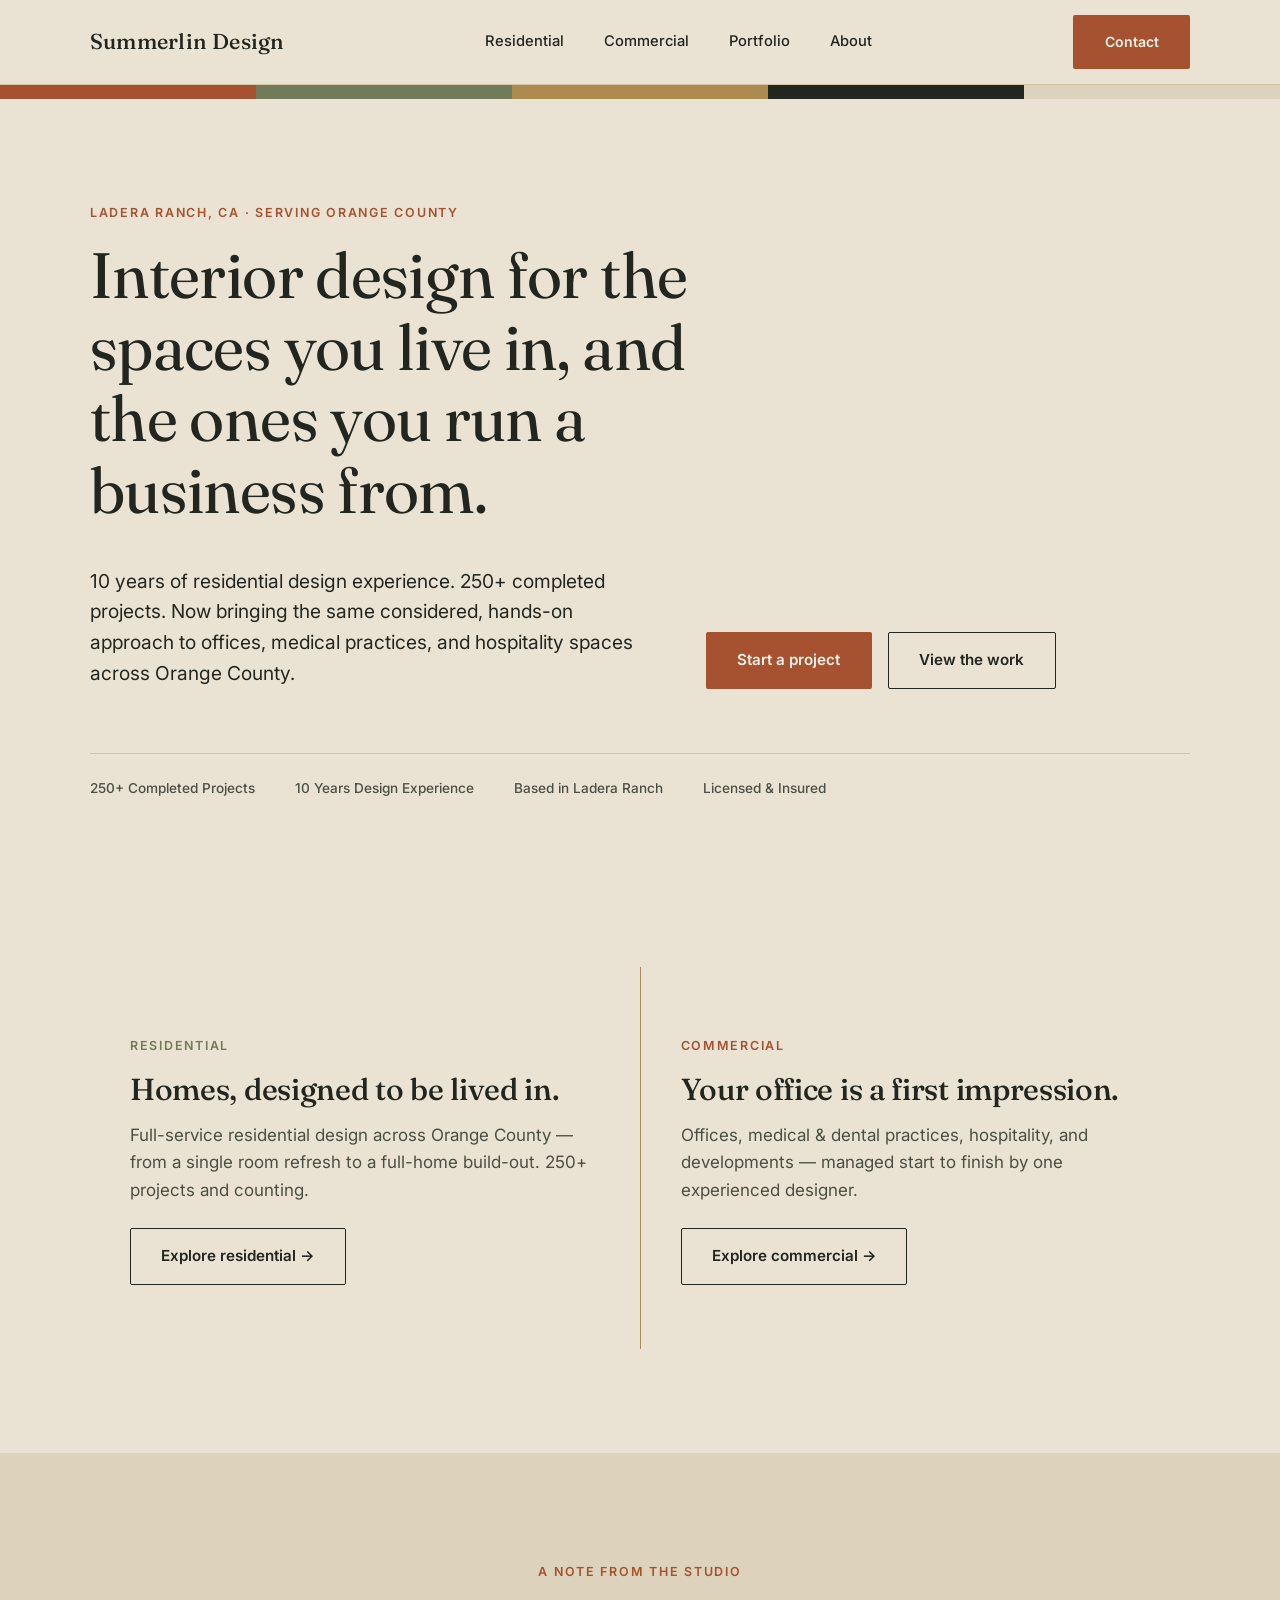
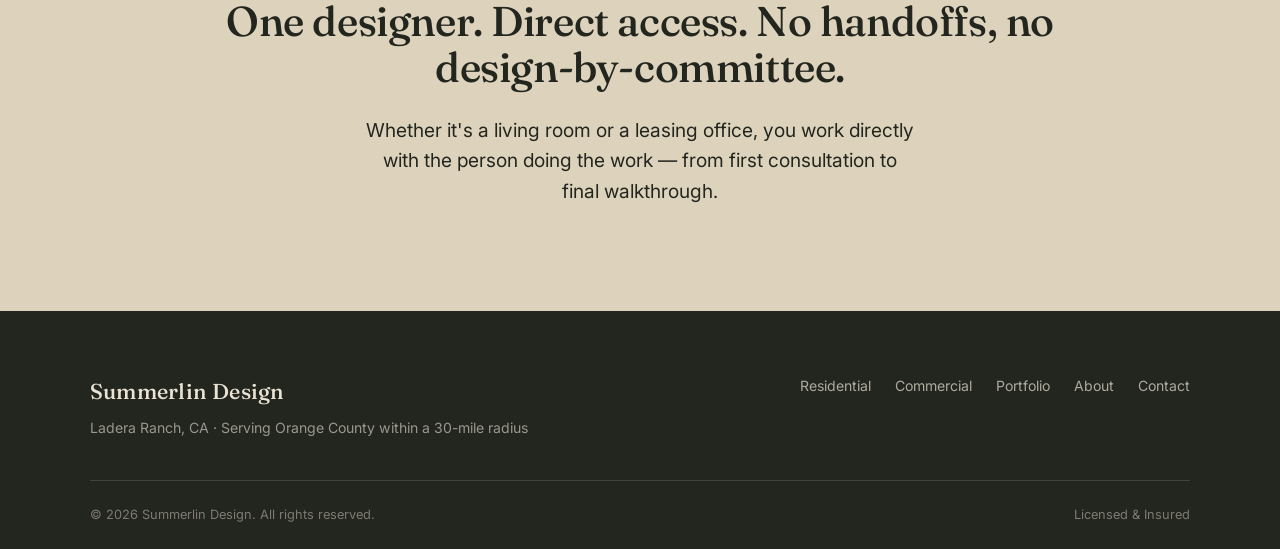
==== index.html @ 61c1302d "Initial site build: all pages complete" ====
<!DOCTYPE html>
<html lang="en">
<head>
<meta charset="UTF-8">
<meta name="viewport" content="width=device-width, initial-scale=1.0">
<title>Summerlin Design | Residential &amp; Commercial Interior Design | Orange County</title>
<meta name="description" content="Summerlin Design provides residential and commercial interior design across Orange County, from Ladera Ranch to Irvine and Newport Beach. 10 years of design experience, 250+ completed projects.">
<link rel="stylesheet" href="css/style.css">
</head>
<body>

<nav class="nav">
  <div class="wrap">
    <a href="index.html" class="nav-logo">Summerlin Design</a>
    <ul class="nav-links">
      <li><a href="residential.html">Residential</a></li>
      <li><a href="commercial.html">Commercial</a></li>
      <li><a href="portfolio.html">Portfolio</a></li>
      <li><a href="about.html">About</a></li>
    </ul>
    <a href="contact.html" class="btn btn-primary nav-cta">Contact</a>
  </div>
</nav>

<div class="swatch-strip"><span class="s1"></span><span class="s2"></span><span class="s3"></span><span class="s4"></span><span class="s5"></span></div>

<header class="hero">
  <div class="wrap">
    <span class="eyebrow">Ladera Ranch, CA &middot; Serving Orange County</span>
    <h1>Interior design for the spaces you live in, and the ones you run a business from.</h1>
    <div class="hero-sub">
      <p class="lede">10 years of residential design experience. 250+ completed projects. Now bringing the same considered, hands-on approach to offices, medical practices, and hospitality spaces across Orange County.</p>
      <div class="hero-actions">
        <a href="contact.html" class="btn btn-primary">Start a project</a>
        <a href="portfolio.html" class="btn btn-ghost">View the work</a>
      </div>
    </div>
    <div class="trust-bar">
      <span>250+ Completed Projects</span>
      <span>10 Years Design Experience</span>
      <span>Based in Ladera Ranch</span>
      <span>Licensed &amp; Insured</span>
    </div>
  </div>
</header>

<section class="wrap">
  <div class="paths">
    <div class="path-card">
      <span class="eyebrow">Residential</span>
      <h2>Homes, designed to be lived in.</h2>
      <p>Full-service residential design across Orange County &mdash; from a single room refresh to a full-home build-out. 250+ projects and counting.</p>
      <a href="residential.html" class="btn btn-ghost">Explore residential &rarr;</a>
    </div>
    <div class="path-card">
      <span class="eyebrow">Commercial</span>
      <h2>Your office is a first impression.</h2>
      <p>Offices, medical &amp; dental practices, hospitality, and developments &mdash; managed start to finish by one experienced designer.</p>
      <a href="commercial.html" class="btn btn-ghost">Explore commercial &rarr;</a>
    </div>
  </div>
</section>

<section class="section section-alt">
  <div class="wrap" style="text-align:center;">
    <span class="eyebrow">A note from the studio</span>
    <h2 style="max-width:34ch;margin:0 auto;">One designer. Direct access. No handoffs, no design-by-committee.</h2>
    <p class="lede" style="margin:var(--space-3) auto 0;">Whether it's a living room or a leasing office, you work directly with the person doing the work &mdash; from first consultation to final walkthrough.</p>
  </div>
</section>

<footer class="site-footer">
  <div class="wrap">
    <div class="footer-grid">
      <div>
        <a href="index.html" class="nav-logo">Summerlin Design</a>
        <p style="margin-top:0.5rem;color:rgba(234,227,211,0.6);">Ladera Ranch, CA &middot; Serving Orange County within a 30-mile radius</p>
      </div>
      <ul class="footer-links">
        <li><a href="residential.html">Residential</a></li>
        <li><a href="commercial.html">Commercial</a></li>
        <li><a href="portfolio.html">Portfolio</a></li>
        <li><a href="about.html">About</a></li>
        <li><a href="contact.html">Contact</a></li>
      </ul>
    </div>
    <div class="footer-bottom">
      <span>&copy; 2026 Summerlin Design. All rights reserved.</span>
      <span>Licensed &amp; Insured</span>
    </div>
  </div>
</footer>

</body>
</html>
---- css/style.css ----
/* ============================================
   SUMMERLIN DESIGN — Design Tokens
   Palette drawn from a designer's material swatches:
   plaster, charred oak, terracotta tile, sage planting,
   and brushed brass hardware.
   ============================================ */

@import url('https://fonts.googleapis.com/css2?family=Fraunces:opsz,wght@9..144,300;9..144,400;9..144,500;9..144,600&family=Inter:wght@400;500;600&display=swap');

:root {
  /* Color */
  --ink:        #23261F;   /* charred oak — primary text */
  --ink-soft:   #4B4E42;   /* softened ink for secondary text */
  --paper:      #EAE3D3;   /* plaster — primary background */
  --paper-dark: #DDD3BC;   /* deeper plaster for section alternation */
  --clay:       #A6512F;   /* terracotta tile — primary accent */
  --clay-dark:  #7E3C22;   /* hover/pressed state */
  --sage:       #707B57;   /* planting sage — secondary accent */
  --brass:      #AD8A4E;   /* brushed brass — hairlines, dividers */
  --cream:      #F5F1E7;   /* lightest surface, cards on dark */

  /* Type */
  --font-display: 'Fraunces', Georgia, serif;
  --font-body: 'Inter', -apple-system, sans-serif;

  /* Spacing scale */
  --space-1: 0.5rem;
  --space-2: 1rem;
  --space-3: 1.5rem;
  --space-4: 2.5rem;
  --space-5: 4rem;
  --space-6: 6.5rem;
  --space-7: 10rem;

  --max-width: 1180px;
}

* { box-sizing: border-box; margin: 0; padding: 0; }

html { scroll-behavior: smooth; }

body {
  font-family: var(--font-body);
  color: var(--ink);
  background: var(--paper);
  line-height: 1.6;
  font-size: 17px;
  -webkit-font-smoothing: antialiased;
}

img { max-width: 100%; display: block; }

a { color: inherit; text-decoration: none; }

.wrap {
  max-width: var(--max-width);
  margin: 0 auto;
  padding: 0 var(--space-4);
}

@media (max-width: 640px) {
  .wrap { padding: 0 var(--space-3); }
  body { font-size: 16px; }
}

/* ---------- Typography ---------- */

h1, h2, h3, .display {
  font-family: var(--font-display);
  font-weight: 500;
  line-height: 1.12;
  letter-spacing: -0.01em;
  color: var(--ink);
}

h1 { font-size: clamp(2.4rem, 5vw, 4.2rem); font-weight: 400; }
h2 { font-size: clamp(1.8rem, 3.4vw, 2.6rem); }
h3 { font-size: 1.3rem; font-weight: 600; }

.eyebrow {
  font-family: var(--font-body);
  font-size: 0.78rem;
  font-weight: 600;
  letter-spacing: 0.14em;
  text-transform: uppercase;
  color: var(--clay);
  display: inline-block;
  margin-bottom: var(--space-2);
}

p { color: var(--ink-soft); max-width: 62ch; }
p.lede { font-size: 1.2rem; color: var(--ink); max-width: 46ch; }

.hairline {
  border: none;
  border-top: 1px solid var(--brass);
  opacity: 0.5;
  margin: var(--space-5) 0;
}

/* ---------- Buttons ---------- */

.btn {
  display: inline-flex;
  align-items: center;
  gap: 0.5rem;
  font-family: var(--font-body);
  font-weight: 600;
  font-size: 0.95rem;
  padding: 0.95rem 1.9rem;
  border-radius: 2px;
  cursor: pointer;
  border: 1px solid transparent;
  transition: all 0.2s ease;
}

.btn-primary {
  background: var(--clay);
  color: var(--cream);
}
.btn-primary:hover { background: var(--clay-dark); }

.btn-ghost {
  background: transparent;
  color: var(--ink);
  border-color: var(--ink);
}
.btn-ghost:hover { background: var(--ink); color: var(--paper); }

/* ---------- Swatch strip (signature element) ----------
   A row of material-swatch blocks — the recurring motif
   tying the site back to the physical act of design:
   choosing materials, one decision at a time. */

.swatch-strip {
  display: flex;
  height: 14px;
  width: 100%;
}
.swatch-strip span { flex: 1; }
.swatch-strip .s1 { background: var(--clay); }
.swatch-strip .s2 { background: var(--sage); }
.swatch-strip .s3 { background: var(--brass); }
.swatch-strip .s4 { background: var(--ink); }
.swatch-strip .s5 { background: var(--paper-dark); }

/* ---------- Nav ---------- */

.nav {
  position: sticky;
  top: 0;
  z-index: 50;
  background: rgba(234, 227, 211, 0.92);
  backdrop-filter: blur(8px);
  border-bottom: 1px solid rgba(173, 138, 78, 0.35);
}
.nav .wrap {
  display: flex;
  align-items: center;
  justify-content: space-between;
  height: 84px;
}
.nav-logo {
  font-family: var(--font-display);
  font-size: 1.35rem;
  font-weight: 500;
  letter-spacing: 0.01em;
}
.nav-links {
  display: flex;
  gap: var(--space-4);
  list-style: none;
  font-size: 0.92rem;
  font-weight: 500;
}
.nav-links a { position: relative; padding-bottom: 4px; }
.nav-links a:hover { color: var(--clay); }
.nav-cta {
  font-size: 0.88rem;
}
.nav-mobile-toggle { display: none; }

@media (max-width: 860px) {
  .nav-links { display: none; }
  .nav-mobile-toggle { display: block; }
}

/* ---------- Hero ---------- */

.hero {
  padding: var(--space-6) 0 var(--space-5);
}
.hero .eyebrow { display: block; }
.hero h1 { max-width: 15ch; margin-bottom: var(--space-3); }
.hero-sub {
  display: flex;
  gap: var(--space-5);
  align-items: flex-end;
  flex-wrap: wrap;
  margin-top: var(--space-4);
}
.hero-actions { display: flex; gap: var(--space-2); flex-wrap: wrap; }

.trust-bar {
  margin-top: var(--space-5);
  padding-top: var(--space-3);
  border-top: 1px solid rgba(35,38,31,0.15);
  display: flex;
  flex-wrap: wrap;
  gap: var(--space-4);
  font-size: 0.85rem;
  color: var(--ink-soft);
  font-weight: 500;
}

/* ---------- Split paths (residential / commercial) ---------- */

.paths {
  display: grid;
  grid-template-columns: 1fr 1fr;
  gap: 1px;
  background: var(--brass);
  margin: var(--space-6) 0;
}
.path-card {
  background: var(--paper);
  padding: var(--space-5) var(--space-4);
  transition: background 0.25s ease;
}
.path-card:hover { background: var(--cream); }
.path-card .eyebrow { color: var(--sage); }
.path-card:nth-child(2) .eyebrow { color: var(--clay); }
.path-card h2 { margin-bottom: var(--space-2); font-size: 1.9rem; }
.path-card p { margin-bottom: var(--space-3); }

@media (max-width: 760px) {
  .paths { grid-template-columns: 1fr; }
}

/* ---------- Section ---------- */

.section { padding: var(--space-6) 0; }
.section-alt { background: var(--paper-dark); }
.section-dark { background: var(--ink); color: var(--paper); }
.section-dark h2, .section-dark h3 { color: var(--paper); }
.section-dark p { color: rgba(234,227,211,0.75); }
.section-head { max-width: 620px; margin-bottom: var(--space-5); }

/* ---------- Grid cards (project types) ---------- */

.card-grid {
  display: grid;
  grid-template-columns: repeat(2, 1fr);
  gap: 1px;
  background: var(--brass);
}
.card {
  background: var(--paper);
  padding: var(--space-4);
}
.card .num {
  font-family: var(--font-display);
  font-size: 0.85rem;
  color: var(--clay);
  letter-spacing: 0.06em;
  margin-bottom: var(--space-2);
  display: block;
}
.card h3 { margin-bottom: var(--space-2); }

@media (max-width: 760px) {
  .card-grid { grid-template-columns: 1fr; }
}

/* ---------- Process steps ---------- */

.process {
  display: flex;
  flex-direction: column;
}
.process-step {
  display: grid;
  grid-template-columns: 90px 1fr;
  gap: var(--space-4);
  padding: var(--space-4) 0;
  border-top: 1px solid rgba(234,227,211,0.18);
}
.process-step:last-child { border-bottom: 1px solid rgba(234,227,211,0.18); }
.process-step .step-num {
  font-family: var(--font-display);
  font-size: 2.2rem;
  color: var(--brass);
  font-weight: 400;
}
.process-step h3 { color: var(--paper); margin-bottom: 0.4rem; }

@media (max-width: 640px) {
  .process-step { grid-template-columns: 56px 1fr; }
  .process-step .step-num { font-size: 1.6rem; }
}

/* ---------- Differentiators ---------- */

.diff-list { display: grid; gap: var(--space-4); }
.diff-item { display: grid; grid-template-columns: 28px 1fr; gap: var(--space-2); }
.diff-item .mark {
  width: 10px; height: 10px; border-radius: 50%;
  background: var(--clay); margin-top: 8px;
}
.diff-item h3 { margin-bottom: 0.3rem; }

/* ---------- CTA / Form ---------- */

.cta-block {
  background: var(--cream);
  border: 1px solid rgba(173,138,78,0.4);
  padding: var(--space-5);
  text-align: center;
}
.cta-block h2 { margin-bottom: var(--space-2); }
.cta-block .lede { margin: 0 auto var(--space-4); }

.form-grid {
  display: grid;
  grid-template-columns: 1fr 1fr;
  gap: var(--space-2);
  max-width: 560px;
  margin: 0 auto var(--space-2);
  text-align: left;
}
.form-grid input, .form-grid select, .form-grid textarea {
  font-family: var(--font-body);
  font-size: 0.95rem;
  padding: 0.85rem 1rem;
  border: 1px solid rgba(35,38,31,0.25);
  background: var(--paper);
  border-radius: 2px;
  width: 100%;
}
.form-grid .full { grid-column: 1 / -1; }
.form-grid label {
  display: block;
  font-size: 0.78rem;
  font-weight: 600;
  letter-spacing: 0.04em;
  text-transform: uppercase;
  color: var(--ink-soft);
  margin-bottom: 0.35rem;
}
.form-micro {
  font-size: 0.85rem;
  color: var(--ink-soft);
  max-width: 420px;
  margin: var(--space-2) auto 0;
}

/* ---------- Footer ---------- */

.site-footer {
  background: var(--ink);
  color: rgba(234,227,211,0.7);
  padding: var(--space-5) 0 var(--space-3);
  font-size: 0.88rem;
}
.footer-grid {
  display: flex;
  justify-content: space-between;
  flex-wrap: wrap;
  gap: var(--space-4);
  padding-bottom: var(--space-4);
}
.footer-grid .nav-logo { color: var(--paper); }
.footer-links { display: flex; gap: var(--space-3); list-style: none; }
.footer-bottom {
  border-top: 1px solid rgba(234,227,211,0.15);
  padding-top: var(--space-3);
  display: flex;
  justify-content: space-between;
  flex-wrap: wrap;
  gap: var(--space-2);
  color: rgba(234,227,211,0.45);
  font-size: 0.8rem;
}

/* ---------- Image placeholders ---------- */

.img-placeholder {
  background: var(--paper-dark);
  border: 2px dashed rgba(35,38,31,0.2);
  display: flex;
  flex-direction: column;
  align-items: center;
  justify-content: center;
  color: var(--ink-soft);
  text-align: center;
  padding: var(--space-3);
  gap: 0.5rem;
}
.img-placeholder .ph-label {
  font-family: var(--font-body);
  font-size: 0.8rem;
  font-weight: 600;
  color: var(--ink);
  letter-spacing: 0.05em;
  text-transform: uppercase;
}
.img-placeholder .ph-note {
  font-size: 0.73rem;
  color: var(--ink-soft);
  opacity: 0.7;
  max-width: 28ch;
  line-height: 1.5;
}

/* ---------- About page ---------- */

.about-lead {
  display: grid;
  grid-template-columns: 300px 1fr;
  gap: var(--space-6);
  align-items: start;
}
@media (max-width: 860px) {
  .about-lead { grid-template-columns: 1fr; }
}

/* ---------- Stats row ---------- */

.stat-row {
  display: flex;
  gap: var(--space-5);
  flex-wrap: wrap;
  padding: var(--space-4) 0;
  border-top: 1px solid rgba(35,38,31,0.12);
  border-bottom: 1px solid rgba(35,38,31,0.12);
}
.stat-block .stat-num {
  font-family: var(--font-display);
  font-size: 2.8rem;
  font-weight: 400;
  color: var(--clay);
  line-height: 1;
  display: block;
}
.stat-block .stat-label {
  font-size: 0.8rem;
  font-weight: 600;
  letter-spacing: 0.07em;
  text-transform: uppercase;
  color: var(--ink-soft);
  margin-top: 0.4rem;
  display: block;
}

/* ---------- Portfolio ---------- */

.portfolio-grid {
  display: grid;
  grid-template-columns: repeat(3, 1fr);
  gap: var(--space-2);
  margin-top: var(--space-4);
}
@media (max-width: 860px) {
  .portfolio-grid { grid-template-columns: repeat(2, 1fr); }
}
@media (max-width: 500px) {
  .portfolio-grid { grid-template-columns: 1fr; }
}

.portfolio-vertical {
  padding: var(--space-5) 0;
  border-top: 1px solid rgba(35,38,31,0.12);
}
.portfolio-vertical:first-of-type { border-top: none; }
.portfolio-vertical-head { max-width: 560px; margin-bottom: var(--space-3); }
.portfolio-vertical-head h2 { margin-top: var(--space-2); }

/* Reduced motion */
@media (prefers-reduced-motion: reduce) {
  html { scroll-behavior: auto; }
  * { transition: none !important; }
}

/* Focus visibility */
a:focus-visible, button:focus-visible, input:focus-visible, select:focus-visible, textarea:focus-visible {
  outline: 2px solid var(--clay);
  outline-offset: 2px;
}
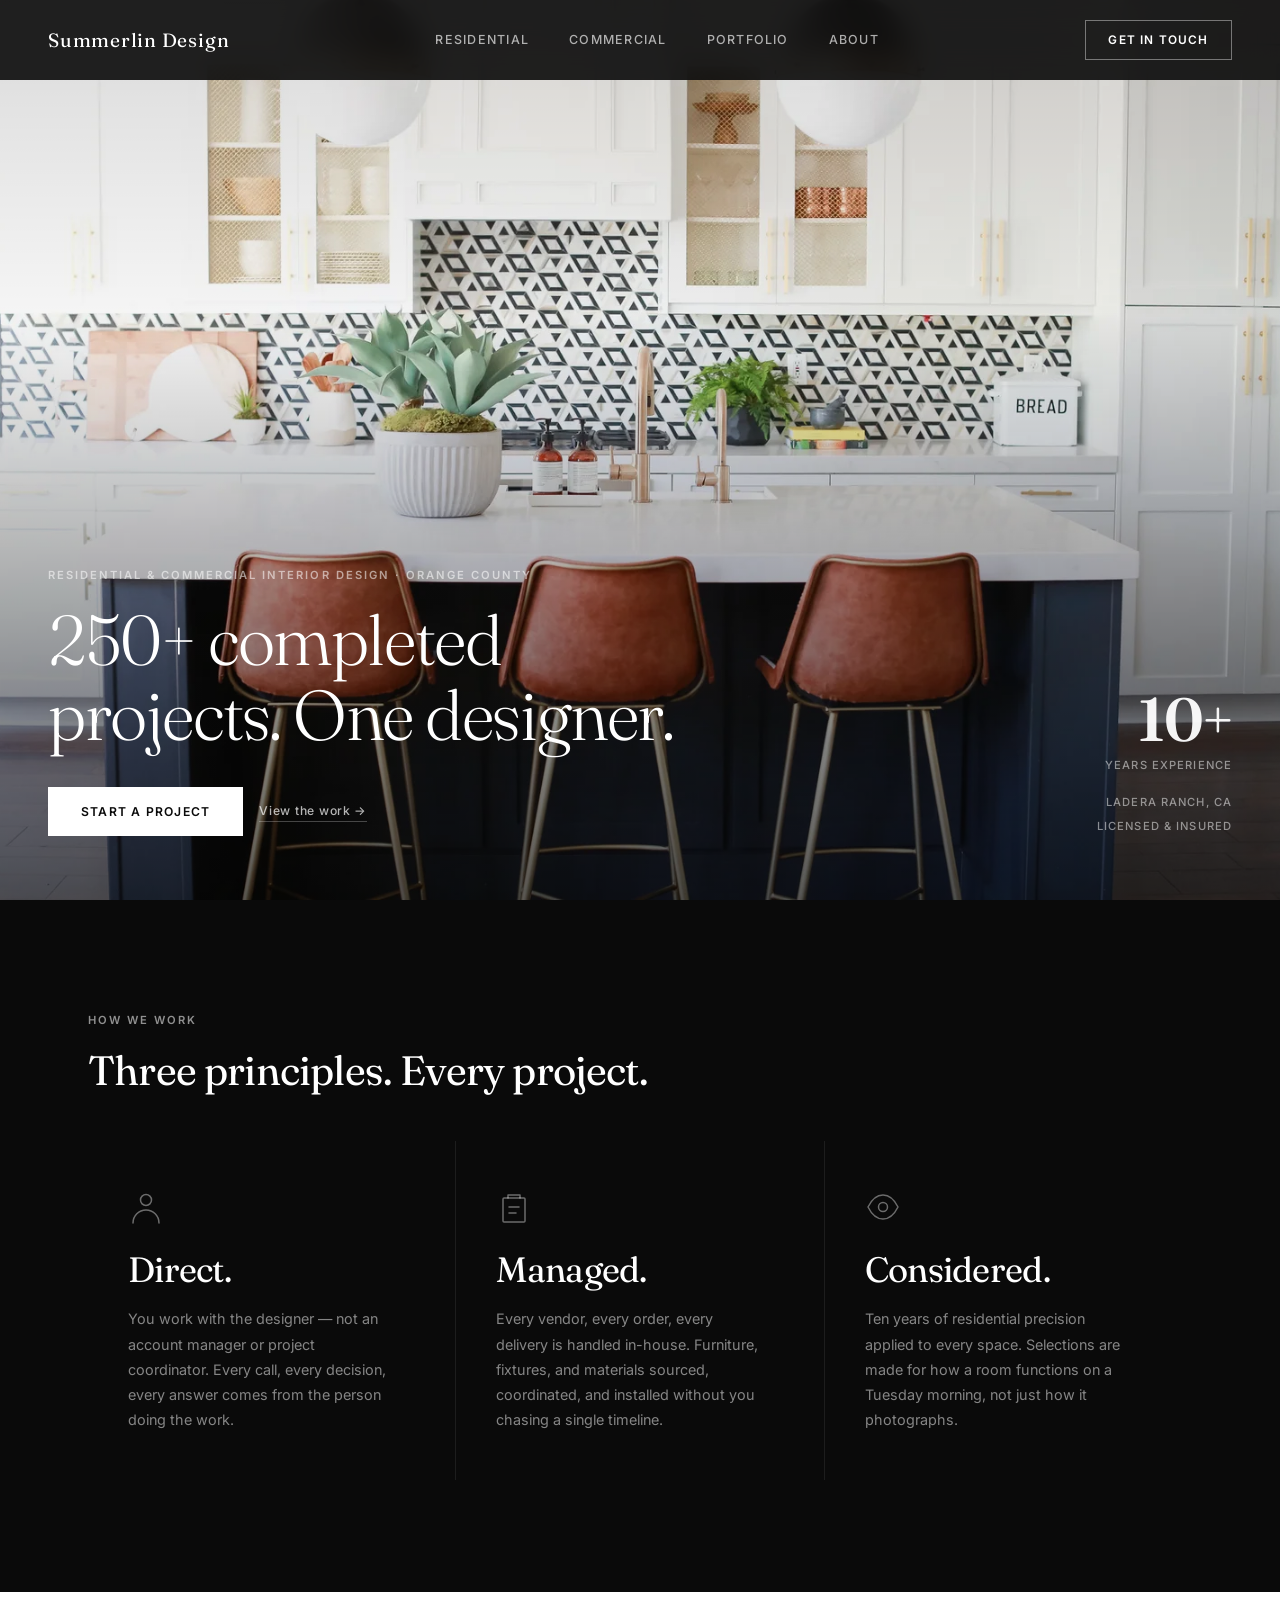
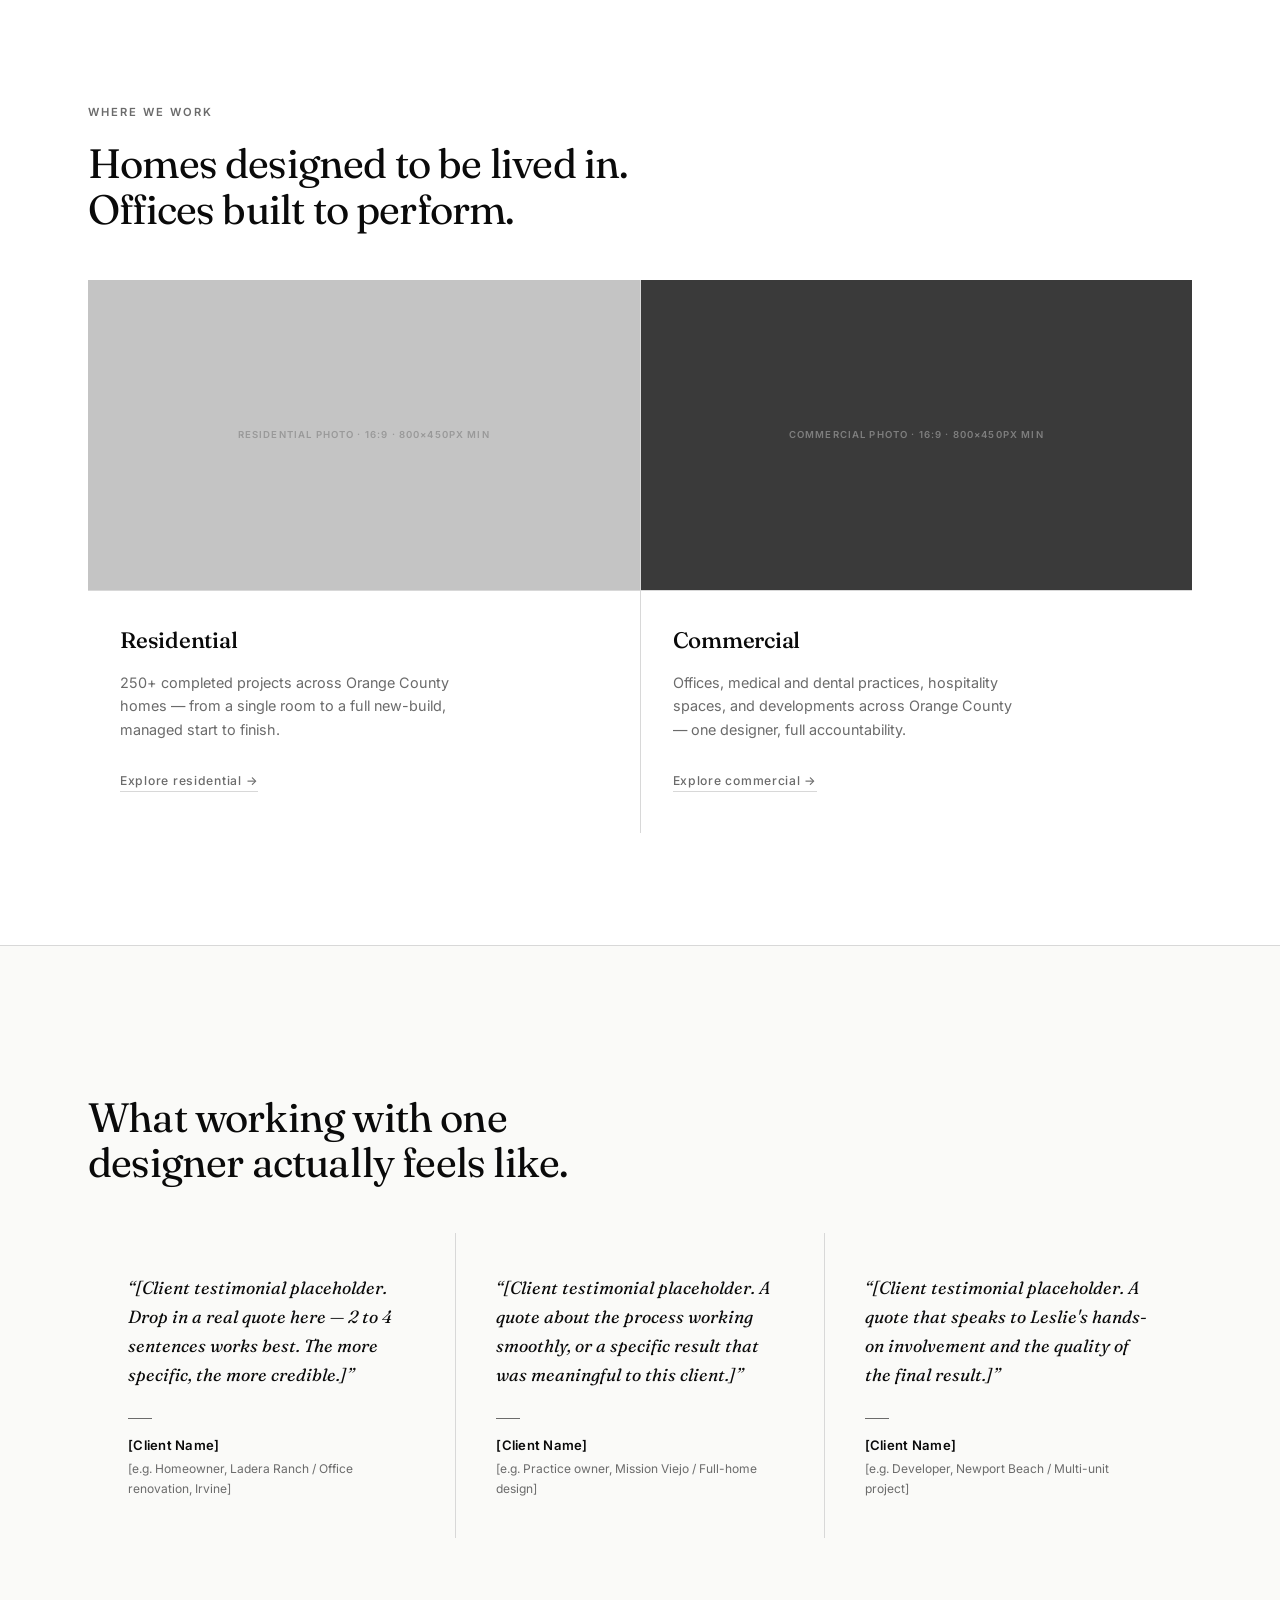
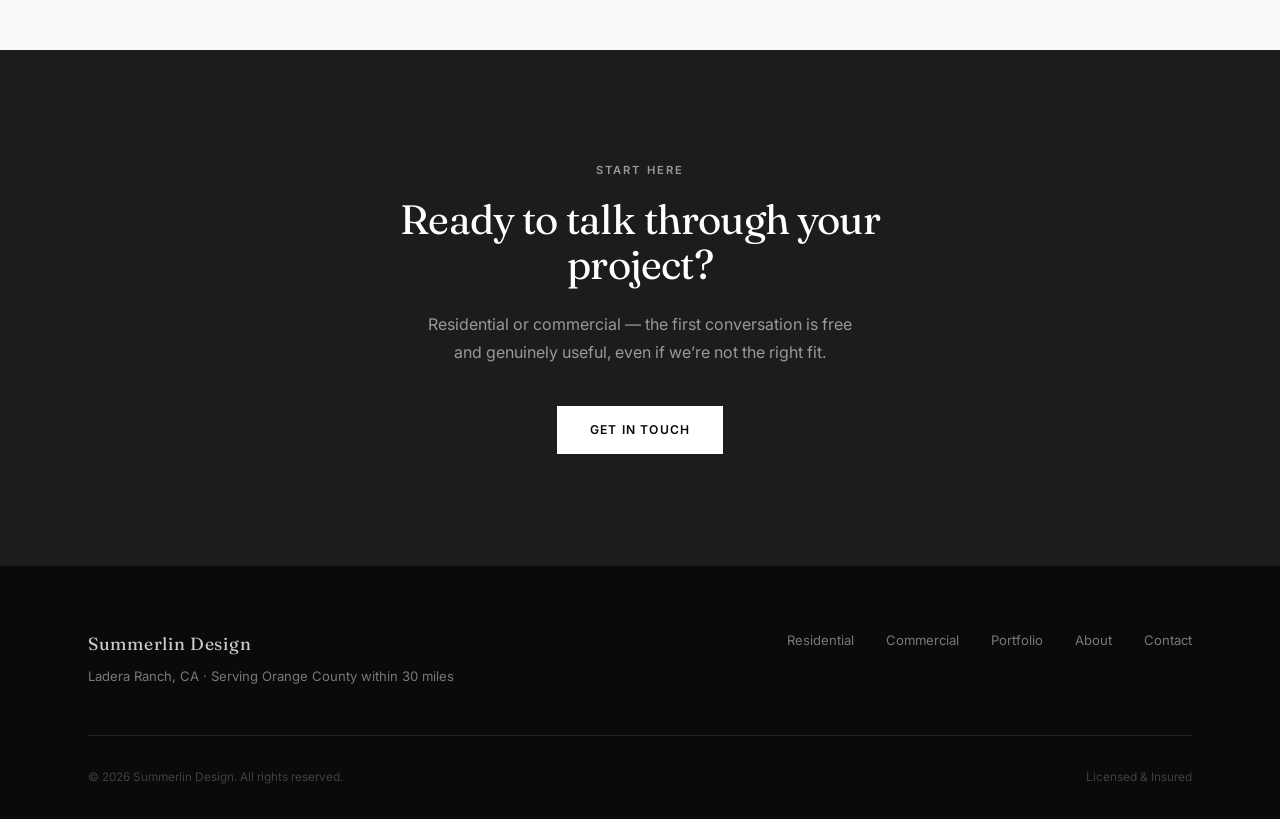
==== commit 820eec35: "Add Decap CMS admin panel, OAuth proxy, and portfolio dynamic loading" ====
--- a/index.html
+++ b/index.html
@@ -3,78 +3,212 @@
 <head>
 <meta charset="UTF-8">
 <meta name="viewport" content="width=device-width, initial-scale=1.0">
-<title>Summerlin Design | Residential &amp; Commercial Interior Design | Orange County</title>
-<meta name="description" content="Summerlin Design provides residential and commercial interior design across Orange County, from Ladera Ranch to Irvine and Newport Beach. 10 years of design experience, 250+ completed projects.">
+<title>Summerlin Design | Interior Design, Orange County</title>
+<meta name="description" content="Summerlin Design — full-service residential and commercial interior design across Orange County. 250+ completed projects. Based in Ladera Ranch, CA.">
+
+<!-- Google Analytics 4 — replace G-XXXXXXXXXX with your Measurement ID from analytics.google.com -->
+<script async src="https://www.googletagmanager.com/gtag/js?id=G-XXXXXXXXXX"></script>
+<script>window.dataLayer=window.dataLayer||[];function gtag(){dataLayer.push(arguments);}gtag('js',new Date());gtag('config','G-XXXXXXXXXX');</script>
+
+<!-- Local Business Schema -->
+<script type="application/ld+json">
+{
+  "@context": "https://schema.org",
+  "@type": "LocalBusiness",
+  "name": "Summerlin Design",
+  "description": "Full-service residential and commercial interior design across Orange County, CA. 250+ completed projects, 10+ years experience.",
+  "url": "https://summerlin-design.vercel.app",
+  "address": {
+    "@type": "PostalAddress",
+    "addressLocality": "Ladera Ranch",
+    "addressRegion": "CA",
+    "addressCountry": "US"
+  },
+  "geo": {
+    "@type": "GeoCoordinates",
+    "latitude": 33.5629,
+    "longitude": -117.6338
+  },
+  "areaServed": {
+    "@type": "GeoCircle",
+    "geoMidpoint": { "@type": "GeoCoordinates", "latitude": 33.5629, "longitude": -117.6338 },
+    "geoRadius": "48280"
+  },
+  "knowsAbout": ["Interior Design","Residential Interior Design","Commercial Interior Design","Office Design","Medical Office Design","Hospitality Design"],
+  "openingHours": "Mo-Fr 09:00-17:00",
+  "priceRange": "$$$$"
+}
+</script>
+
+<link rel="preconnect" href="https://fonts.googleapis.com">
+<link rel="preconnect" href="https://fonts.gstatic.com" crossorigin>
+<link href="https://fonts.googleapis.com/css2?family=Fraunces:opsz,wght@9..144,300;9..144,400;9..144,500;9..144,600&family=Inter:wght@400;500;600&display=swap" rel="stylesheet">
 <link rel="stylesheet" href="css/style.css">
 </head>
 <body>
 
 <nav class="nav">
-  <div class="wrap">
-    <a href="index.html" class="nav-logo">Summerlin Design</a>
-    <ul class="nav-links">
-      <li><a href="residential.html">Residential</a></li>
-      <li><a href="commercial.html">Commercial</a></li>
-      <li><a href="portfolio.html">Portfolio</a></li>
-      <li><a href="about.html">About</a></li>
-    </ul>
-    <a href="contact.html" class="btn btn-primary nav-cta">Contact</a>
-  </div>
+  <a href="index.html" class="nav-logo">Summerlin Design</a>
+  <ul class="nav-links">
+    <li><a href="residential.html">Residential</a></li>
+    <li><a href="commercial.html">Commercial</a></li>
+    <li><a href="portfolio.html">Portfolio</a></li>
+    <li><a href="about.html">About</a></li>
+  </ul>
+  <a href="contact.html" class="nav-cta">Get in touch</a>
 </nav>
 
-<div class="swatch-strip"><span class="s1"></span><span class="s2"></span><span class="s3"></span><span class="s4"></span><span class="s5"></span></div>
-
-<header class="hero">
-  <div class="wrap">
-    <span class="eyebrow">Ladera Ranch, CA &middot; Serving Orange County</span>
-    <h1>Interior design for the spaces you live in, and the ones you run a business from.</h1>
-    <div class="hero-sub">
-      <p class="lede">10 years of residential design experience. 250+ completed projects. Now bringing the same considered, hands-on approach to offices, medical practices, and hospitality spaces across Orange County.</p>
+<!-- ── HERO ──────────────────────────────────────────────────── -->
+<section class="hero">
+  <div class="hero-bg">
+    <img src="images/hero/hero.webp" alt="Summerlin Design interior">
+  </div>
+  <div class="hero-content">
+    <div class="hero-text">
+      <span class="eyebrow-white">Residential &amp; Commercial Interior Design &middot; Orange County</span>
+      <h1 class="hero-h1">250+ completed projects. One designer.</h1>
       <div class="hero-actions">
-        <a href="contact.html" class="btn btn-primary">Start a project</a>
-        <a href="portfolio.html" class="btn btn-ghost">View the work</a>
-      </div>
-    </div>
-    <div class="trust-bar">
-      <span>250+ Completed Projects</span>
-      <span>10 Years Design Experience</span>
-      <span>Based in Ladera Ranch</span>
-      <span>Licensed &amp; Insured</span>
-    </div>
-  </div>
-</header>
-
-<section class="wrap">
-  <div class="paths">
-    <div class="path-card">
-      <span class="eyebrow">Residential</span>
-      <h2>Homes, designed to be lived in.</h2>
-      <p>Full-service residential design across Orange County &mdash; from a single room refresh to a full-home build-out. 250+ projects and counting.</p>
-      <a href="residential.html" class="btn btn-ghost">Explore residential &rarr;</a>
-    </div>
-    <div class="path-card">
-      <span class="eyebrow">Commercial</span>
-      <h2>Your office is a first impression.</h2>
-      <p>Offices, medical &amp; dental practices, hospitality, and developments &mdash; managed start to finish by one experienced designer.</p>
-      <a href="commercial.html" class="btn btn-ghost">Explore commercial &rarr;</a>
-    </div>
-  </div>
-</section>
-
-<section class="section section-alt">
+        <a href="contact.html" class="btn-white">Start a project</a>
+        <a href="portfolio.html" class="link-ghost-white">View the work &rarr;</a>
+      </div>
+    </div>
+    <div class="hero-trust">
+      <span class="trust-num">10+</span>
+      <span class="trust-label">Years Experience</span>
+      <span class="trust-label" style="margin-top:0.75rem;">Ladera Ranch, CA</span>
+      <span class="trust-label">Licensed &amp; Insured</span>
+    </div>
+  </div>
+</section>
+
+<!-- ── METHODOLOGY ───────────────────────────────────────────── -->
+<section class="section-black" style="padding:var(--sec-v) 0;">
+  <div class="wrap">
+    <span class="eyebrow-white" data-reveal>How we work</span>
+    <h2 style="color:var(--white);max-width:24ch;" data-reveal data-reveal-delay="1">Three principles. Every project.</h2>
+    <div class="method-grid">
+
+      <div class="method-item" data-reveal data-reveal-delay="1">
+        <div class="method-icon">
+          <svg width="36" height="36" viewBox="0 0 36 36" fill="none" stroke="currentColor" stroke-width="1.5" stroke-linecap="round" stroke-linejoin="round">
+            <circle cx="18" cy="11" r="5.5"/>
+            <path d="M5 34c0-7.2 5.8-13 13-13s13 5.8 13 13"/>
+          </svg>
+        </div>
+        <div class="method-word">Direct.</div>
+        <p class="method-desc">You work with the designer — not an account manager or project coordinator. Every call, every decision, every answer comes from the person doing the work.</p>
+      </div>
+
+      <div class="method-item" data-reveal data-reveal-delay="2">
+        <div class="method-icon">
+          <svg width="36" height="36" viewBox="0 0 36 36" fill="none" stroke="currentColor" stroke-width="1.5" stroke-linecap="round" stroke-linejoin="round">
+            <rect x="7" y="9" width="22" height="24" rx="1"/>
+            <path d="M12 9V6h12v3"/>
+            <path d="M13 18h10M13 24h7"/>
+          </svg>
+        </div>
+        <div class="method-word">Managed.</div>
+        <p class="method-desc">Every vendor, every order, every delivery is handled in-house. Furniture, fixtures, and materials sourced, coordinated, and installed without you chasing a single timeline.</p>
+      </div>
+
+      <div class="method-item" data-reveal data-reveal-delay="3">
+        <div class="method-icon">
+          <svg width="36" height="36" viewBox="0 0 36 36" fill="none" stroke="currentColor" stroke-width="1.5" stroke-linecap="round" stroke-linejoin="round">
+            <path d="M3 18c4-8 8.5-12 15-12s11 4 15 12c-4 8-8.5 12-15 12S7 26 3 18z"/>
+            <circle cx="18" cy="18" r="4.5"/>
+          </svg>
+        </div>
+        <div class="method-word">Considered.</div>
+        <p class="method-desc">Ten years of residential precision applied to every space. Selections are made for how a room functions on a Tuesday morning, not just how it photographs.</p>
+      </div>
+
+    </div>
+  </div>
+</section>
+
+<!-- ── SPLIT PATHS ────────────────────────────────────────────── -->
+<section class="section">
+  <div class="wrap">
+    <span class="eyebrow" data-reveal>Where we work</span>
+    <h2 style="max-width:22ch;" data-reveal data-reveal-delay="1">Homes designed to be lived in. Offices built to perform.</h2>
+    <div class="path-grid">
+      <div class="path-card" data-reveal data-reveal-delay="1">
+        <div class="path-card-img">
+          <!-- ✏️ Replace with: <img src="images/residential/residential-path.jpg" alt="Residential interior"> -->
+          Residential photo · 16:9 · 800×450px min
+        </div>
+        <div class="path-card-body">
+          <h3>Residential</h3>
+          <p>250+ completed projects across Orange County homes — from a single room to a full new-build, managed start to finish.</p>
+          <a href="residential.html" class="link-ghost-black">Explore residential &rarr;</a>
+        </div>
+      </div>
+      <div class="path-card" data-reveal data-reveal-delay="2">
+        <div class="path-card-img" style="background:var(--ph-meddark);color:rgba(255,255,255,0.35);">
+          <!-- ✏️ Replace with: <img src="images/commercial/commercial-path.jpg" alt="Commercial interior"> -->
+          Commercial photo · 16:9 · 800×450px min
+        </div>
+        <div class="path-card-body">
+          <h3>Commercial</h3>
+          <p>Offices, medical and dental practices, hospitality spaces, and developments across Orange County — one designer, full accountability.</p>
+          <a href="commercial.html" class="link-ghost-black">Explore commercial &rarr;</a>
+        </div>
+      </div>
+    </div>
+  </div>
+</section>
+
+<!-- ── TESTIMONIALS ───────────────────────────────────────────── -->
+<div class="rule"></div>
+<section class="section section-ivory">
+  <div class="wrap">
+    <span class="eyebrow" data-reveal>From clients</span>
+    <h2 style="max-width:22ch;" data-reveal data-reveal-delay="1">What working with one designer actually feels like.</h2>
+    <div class="testimonial-grid">
+
+      <div class="testimonial-item" data-reveal data-reveal-delay="1">
+        <!-- ✏️ Replace with a real client quote when available -->
+        <p class="testimonial-quote">&ldquo;[Client testimonial placeholder. Drop in a real quote here — 2 to 4 sentences works best. The more specific, the more credible.]&rdquo;</p>
+        <div class="testimonial-rule"></div>
+        <span class="testimonial-name">[Client Name]</span>
+        <span class="testimonial-detail">[e.g. Homeowner, Ladera Ranch / Office renovation, Irvine]</span>
+      </div>
+
+      <div class="testimonial-item" data-reveal data-reveal-delay="2">
+        <p class="testimonial-quote">&ldquo;[Client testimonial placeholder. A quote about the process working smoothly, or a specific result that was meaningful to this client.]&rdquo;</p>
+        <div class="testimonial-rule"></div>
+        <span class="testimonial-name">[Client Name]</span>
+        <span class="testimonial-detail">[e.g. Practice owner, Mission Viejo / Full-home design]</span>
+      </div>
+
+      <div class="testimonial-item" data-reveal data-reveal-delay="3">
+        <p class="testimonial-quote">&ldquo;[Client testimonial placeholder. A quote that speaks to Leslie's hands-on involvement and the quality of the final result.]&rdquo;</p>
+        <div class="testimonial-rule"></div>
+        <span class="testimonial-name">[Client Name]</span>
+        <span class="testimonial-detail">[e.g. Developer, Newport Beach / Multi-unit project]</span>
+      </div>
+
+    </div>
+  </div>
+</section>
+
+<!-- ── CTA STRIP ──────────────────────────────────────────────── -->
+<section class="section section-dark">
   <div class="wrap" style="text-align:center;">
-    <span class="eyebrow">A note from the studio</span>
-    <h2 style="max-width:34ch;margin:0 auto;">One designer. Direct access. No handoffs, no design-by-committee.</h2>
-    <p class="lede" style="margin:var(--space-3) auto 0;">Whether it's a living room or a leasing office, you work directly with the person doing the work &mdash; from first consultation to final walkthrough.</p>
-  </div>
-</section>
-
-<footer class="site-footer">
-  <div class="wrap">
-    <div class="footer-grid">
+    <span class="eyebrow-white" data-reveal>Start here</span>
+    <h2 style="max-width:22ch;margin:0 auto 1.5rem;" data-reveal data-reveal-delay="1">Ready to talk through your project?</h2>
+    <p style="color:rgba(255,255,255,0.55);max-width:44ch;margin:0 auto 2.5rem;font-size:1rem;line-height:1.7;" data-reveal data-reveal-delay="2">Residential or commercial — the first conversation is free and genuinely useful, even if we&rsquo;re not the right fit.</p>
+    <a href="contact.html" class="btn-white" data-reveal data-reveal-delay="3">Get in touch</a>
+  </div>
+</section>
+
+<!-- ── FOOTER ─────────────────────────────────────────────────── -->
+<footer class="footer">
+  <div class="wrap">
+    <div class="footer-inner">
       <div>
-        <a href="index.html" class="nav-logo">Summerlin Design</a>
-        <p style="margin-top:0.5rem;color:rgba(234,227,211,0.6);">Ladera Ranch, CA &middot; Serving Orange County within a 30-mile radius</p>
+        <a href="index.html" class="footer-logo">Summerlin Design</a>
+        <p>Ladera Ranch, CA &middot; Serving Orange County within 30 miles</p>
       </div>
       <ul class="footer-links">
         <li><a href="residential.html">Residential</a></li>
@@ -91,5 +225,37 @@
   </div>
 </footer>
 
+<script>
+(function () {
+  // Respect prefers-reduced-motion — skip all animation setup if requested
+  if (window.matchMedia('(prefers-reduced-motion: reduce)').matches) return;
+
+  var html = document.documentElement;
+
+  // 1. Hero entrance — add class that triggers CSS animation
+  var hero = document.querySelector('.hero');
+  if (hero) hero.classList.add('hero-animate');
+
+  // 2. Scroll reveal — gate hidden states behind this class so
+  //    content is always accessible without JS
+  html.classList.add('js-reveal');
+
+  var io = new IntersectionObserver(function (entries) {
+    entries.forEach(function (entry) {
+      if (entry.isIntersecting) {
+        entry.target.classList.add('is-revealed');
+        io.unobserve(entry.target); // fire once only
+      }
+    });
+  }, {
+    threshold: 0.1,
+    rootMargin: '0px 0px -52px 0px' // trigger just before fully in view
+  });
+
+  document.querySelectorAll('[data-reveal]').forEach(function (el) {
+    io.observe(el);
+  });
+})();
+</script>
 </body>
 </html>
--- a/css/style.css
+++ b/css/style.css
@@ -1,488 +1,917 @@
-/* ============================================
-   SUMMERLIN DESIGN — Design Tokens
-   Palette drawn from a designer's material swatches:
-   plaster, charred oak, terracotta tile, sage planting,
-   and brushed brass hardware.
-   ============================================ */
+/* ============================================================
+   SUMMERLIN DESIGN — Design System v2
+   Strict black/white palette. Full-bleed photography.
+   Editorial serif + minimal sans. No earth tones.
+   ============================================================ */
 
 @import url('https://fonts.googleapis.com/css2?family=Fraunces:opsz,wght@9..144,300;9..144,400;9..144,500;9..144,600&family=Inter:wght@400;500;600&display=swap');
 
-:root {
-  /* Color */
-  --ink:        #23261F;   /* charred oak — primary text */
-  --ink-soft:   #4B4E42;   /* softened ink for secondary text */
-  --paper:      #EAE3D3;   /* plaster — primary background */
-  --paper-dark: #DDD3BC;   /* deeper plaster for section alternation */
-  --clay:       #A6512F;   /* terracotta tile — primary accent */
-  --clay-dark:  #7E3C22;   /* hover/pressed state */
-  --sage:       #707B57;   /* planting sage — secondary accent */
-  --brass:      #AD8A4E;   /* brushed brass — hairlines, dividers */
-  --cream:      #F5F1E7;   /* lightest surface, cards on dark */
-
-  /* Type */
-  --font-display: 'Fraunces', Georgia, serif;
-  --font-body: 'Inter', -apple-system, sans-serif;
-
-  /* Spacing scale */
-  --space-1: 0.5rem;
-  --space-2: 1rem;
-  --space-3: 1.5rem;
-  --space-4: 2.5rem;
-  --space-5: 4rem;
-  --space-6: 6.5rem;
-  --space-7: 10rem;
-
-  --max-width: 1180px;
-}
-
-* { box-sizing: border-box; margin: 0; padding: 0; }
-
+/* ── Reset ─────────────────────────────────────────────────── */
+*, *::before, *::after { box-sizing: border-box; margin: 0; padding: 0; }
 html { scroll-behavior: smooth; }
-
 body {
   font-family: var(--font-body);
-  color: var(--ink);
-  background: var(--paper);
+  background: var(--white);
+  color: var(--black);
+  -webkit-font-smoothing: antialiased;
+  font-size: 17px;
   line-height: 1.6;
-  font-size: 17px;
-  -webkit-font-smoothing: antialiased;
-}
-
-img { max-width: 100%; display: block; }
-
+}
 a { color: inherit; text-decoration: none; }
-
-.wrap {
-  max-width: var(--max-width);
-  margin: 0 auto;
-  padding: 0 var(--space-4);
-}
-
-@media (max-width: 640px) {
-  .wrap { padding: 0 var(--space-3); }
-  body { font-size: 16px; }
-}
-
-/* ---------- Typography ---------- */
-
-h1, h2, h3, .display {
+img { display: block; max-width: 100%; }
+
+/* ── Tokens ─────────────────────────────────────────────────── */
+:root {
+  --black:       #0a0a0a;
+  --charcoal:    #1c1c1c;
+  --gray-mid:    #6b6b6b;
+  --gray-light:  #e2e2e2;
+  --gray-rule:   #d8d8d8;
+  --white:       #ffffff;
+  --ivory:       #fafaf8;
+  --ph-dark:     #252525;
+  --ph-meddark:  #3a3a3a;
+  --ph-mid:      #c4c4c4;
+  --ph-light:    #dedede;
+
+  --font-display: 'Fraunces', Georgia, serif;
+  --font-body:    'Inter', -apple-system, sans-serif;
+
+  --max-w:    1200px;
+  --nav-h:    80px;
+  --sec-v:    7rem;
+  --pad-h:    3rem;
+}
+
+/* ── Layout ─────────────────────────────────────────────────── */
+.wrap { max-width: var(--max-w); margin: 0 auto; padding: 0 var(--pad-h); }
+.section   { padding: var(--sec-v) 0; }
+.section-dark   { background: var(--charcoal); }
+.section-black  { background: var(--black); }
+.section-ivory  { background: var(--ivory); }
+.rule { height: 1px; background: var(--gray-rule); }
+
+/* ── Typography ─────────────────────────────────────────────── */
+h1 {
+  font-family: var(--font-display);
+  font-weight: 300;
+  line-height: 1.06;
+  letter-spacing: -0.02em;
+  font-size: clamp(2.6rem, 5.5vw, 5rem);
+}
+h2 {
+  font-family: var(--font-display);
+  font-weight: 400;
+  line-height: 1.1;
+  letter-spacing: -0.02em;
+  font-size: clamp(1.9rem, 3.2vw, 3rem);
+}
+h3 {
   font-family: var(--font-display);
   font-weight: 500;
-  line-height: 1.12;
   letter-spacing: -0.01em;
-  color: var(--ink);
-}
-
-h1 { font-size: clamp(2.4rem, 5vw, 4.2rem); font-weight: 400; }
-h2 { font-size: clamp(1.8rem, 3.4vw, 2.6rem); }
-h3 { font-size: 1.3rem; font-weight: 600; }
+  font-size: 1.25rem;
+}
+.section-dark h2, .section-dark h3,
+.section-black h2, .section-black h3 { color: var(--white); }
 
 .eyebrow {
-  font-family: var(--font-body);
+  display: block;
+  font-size: 0.7rem;
+  font-weight: 600;
+  letter-spacing: 0.18em;
+  text-transform: uppercase;
+  color: var(--gray-mid);
+  margin-bottom: 1.2rem;
+}
+.eyebrow-white {
+  display: block;
+  font-size: 0.7rem;
+  font-weight: 600;
+  letter-spacing: 0.18em;
+  text-transform: uppercase;
+  color: rgba(255,255,255,0.55);
+  margin-bottom: 1.1rem;
+}
+p.body-copy { color: var(--gray-mid); max-width: 56ch; line-height: 1.75; }
+p.body-dark { color: rgba(255,255,255,0.6); max-width: 56ch; line-height: 1.75; }
+p.lede { font-size: 1.15rem; color: var(--black); max-width: 48ch; line-height: 1.65; }
+
+/* ── Nav (fixed, dark, always visible) ──────────────────────── */
+.nav {
+  position: fixed;
+  top: 0; left: 0; right: 0;
+  z-index: 100;
+  height: var(--nav-h);
+  display: flex;
+  align-items: center;
+  justify-content: space-between;
+  padding: 0 var(--pad-h);
+  background: rgba(10,10,10,0.9);
+  backdrop-filter: blur(14px);
+  -webkit-backdrop-filter: blur(14px);
+}
+.nav-logo {
+  font-family: var(--font-display);
+  font-size: 1.2rem;
+  font-weight: 400;
+  letter-spacing: 0.04em;
+  color: var(--white);
+}
+.nav-links {
+  display: flex;
+  gap: 2.5rem;
+  list-style: none;
   font-size: 0.78rem;
+  font-weight: 500;
+  letter-spacing: 0.1em;
+  text-transform: uppercase;
+  color: rgba(255,255,255,0.65);
+}
+.nav-links a:hover,
+.nav-links .active { color: var(--white); }
+.nav-cta {
+  font-size: 0.74rem;
+  font-weight: 600;
+  letter-spacing: 0.1em;
+  text-transform: uppercase;
+  color: var(--white);
+  border: 1px solid rgba(255,255,255,0.4);
+  padding: 0.6rem 1.4rem;
+  transition: background 0.2s, border-color 0.2s;
+}
+.nav-cta:hover { background: var(--white); color: var(--black); border-color: var(--white); }
+
+/* ── Hero (full-viewport with photo placeholder) ─────────────── */
+.hero {
+  position: relative;
+  height: 100vh;
+  min-height: 640px;
+  overflow: hidden;
+}
+.hero-bg {
+  position: absolute;
+  inset: 0;
+  background: var(--ph-dark);
+  display: flex;
+  align-items: center;
+  justify-content: center;
+}
+.hero-bg::after {
+  content: '';
+  position: absolute;
+  inset: 0;
+  background: linear-gradient(
+    to bottom,
+    rgba(0,0,0,0.15) 0%,
+    rgba(0,0,0,0.04) 35%,
+    rgba(0,0,0,0.65) 100%
+  );
+}
+.hero-bg img {
+  position: absolute;
+  inset: 0;
+  width: 100%;
+  height: 100%;
+  object-fit: cover;
+}
+.hero-ph-label {
+  position: relative;
+  z-index: 1;
+  text-align: center;
+  color: rgba(255,255,255,0.2);
+  font-size: 0.65rem;
   font-weight: 600;
   letter-spacing: 0.14em;
   text-transform: uppercase;
-  color: var(--clay);
-  display: inline-block;
-  margin-bottom: var(--space-2);
-}
-
-p { color: var(--ink-soft); max-width: 62ch; }
-p.lede { font-size: 1.2rem; color: var(--ink); max-width: 46ch; }
-
-.hairline {
-  border: none;
-  border-top: 1px solid var(--brass);
-  opacity: 0.5;
-  margin: var(--space-5) 0;
-}
-
-/* ---------- Buttons ---------- */
-
-.btn {
+  line-height: 2.4;
+  padding: 1rem;
+}
+.hero-content {
+  position: absolute;
+  bottom: 0; left: 0; right: 0;
+  z-index: 10;
+  padding: 0 var(--pad-h) 4rem;
+  display: flex;
+  align-items: flex-end;
+  justify-content: space-between;
+  gap: 2rem;
+  flex-wrap: wrap;
+}
+.hero-text { max-width: 640px; }
+.hero-h1 {
+  font-family: var(--font-display);
+  font-size: clamp(2.6rem, 5.5vw, 5rem);
+  font-weight: 300;
+  line-height: 1.06;
+  letter-spacing: -0.02em;
+  color: var(--white);
+  max-width: 16ch;
+}
+.hero-actions {
+  display: flex;
+  gap: 1rem;
+  margin-top: 2.2rem;
+  flex-wrap: wrap;
+  align-items: center;
+}
+.hero-trust {
+  display: flex;
+  flex-direction: column;
+  gap: 0.4rem;
+  text-align: right;
+  flex-shrink: 0;
+}
+.trust-num {
+  font-family: var(--font-display);
+  font-size: 3.8rem;
+  font-weight: 600;
+  letter-spacing: -0.03em;
+  color: rgba(255,255,255,0.95);
+  display: block;
+  line-height: 1;
+}
+.trust-label {
+  font-size: 0.7rem;
+  font-weight: 500;
+  letter-spacing: 0.1em;
+  text-transform: uppercase;
+  color: rgba(255,255,255,0.5);
+  display: block;
+}
+
+/* ── Page header (dark, non-fullviewport, for Contact/Portfolio) */
+.page-header {
+  padding: calc(var(--nav-h) + 5rem) 0 5rem;
+  background: var(--charcoal);
+}
+.page-header h1 {
+  color: var(--white);
+  font-size: clamp(2.2rem, 4.5vw, 4rem);
+  max-width: 18ch;
+  margin-top: 1rem;
+}
+.page-header p.lede { color: rgba(255,255,255,0.7); margin-top: 1.2rem; }
+
+/* ── Buttons ─────────────────────────────────────────────────── */
+.btn-white {
   display: inline-flex;
   align-items: center;
   gap: 0.5rem;
   font-family: var(--font-body);
-  font-weight: 600;
-  font-size: 0.95rem;
-  padding: 0.95rem 1.9rem;
-  border-radius: 2px;
+  font-size: 0.76rem;
+  font-weight: 600;
+  letter-spacing: 0.1em;
+  text-transform: uppercase;
+  padding: 0.85rem 2rem;
+  background: var(--white);
+  color: var(--black);
+  border: 1px solid var(--white);
+  transition: background 0.2s, color 0.2s;
   cursor: pointer;
-  border: 1px solid transparent;
-  transition: all 0.2s ease;
-}
-
-.btn-primary {
-  background: var(--clay);
-  color: var(--cream);
-}
-.btn-primary:hover { background: var(--clay-dark); }
-
-.btn-ghost {
-  background: transparent;
-  color: var(--ink);
-  border-color: var(--ink);
-}
-.btn-ghost:hover { background: var(--ink); color: var(--paper); }
-
-/* ---------- Swatch strip (signature element) ----------
-   A row of material-swatch blocks — the recurring motif
-   tying the site back to the physical act of design:
-   choosing materials, one decision at a time. */
-
-.swatch-strip {
-  display: flex;
-  height: 14px;
-  width: 100%;
-}
-.swatch-strip span { flex: 1; }
-.swatch-strip .s1 { background: var(--clay); }
-.swatch-strip .s2 { background: var(--sage); }
-.swatch-strip .s3 { background: var(--brass); }
-.swatch-strip .s4 { background: var(--ink); }
-.swatch-strip .s5 { background: var(--paper-dark); }
-
-/* ---------- Nav ---------- */
-
-.nav {
-  position: sticky;
-  top: 0;
-  z-index: 50;
-  background: rgba(234, 227, 211, 0.92);
-  backdrop-filter: blur(8px);
-  border-bottom: 1px solid rgba(173, 138, 78, 0.35);
-}
-.nav .wrap {
-  display: flex;
-  align-items: center;
-  justify-content: space-between;
-  height: 84px;
-}
-.nav-logo {
-  font-family: var(--font-display);
-  font-size: 1.35rem;
+}
+.btn-white:hover { background: transparent; color: var(--white); }
+
+.btn-black {
+  display: inline-flex;
+  align-items: center;
+  gap: 0.5rem;
+  font-family: var(--font-body);
+  font-size: 0.76rem;
+  font-weight: 600;
+  letter-spacing: 0.1em;
+  text-transform: uppercase;
+  padding: 0.85rem 2rem;
+  background: var(--black);
+  color: var(--white);
+  border: 1px solid var(--black);
+  transition: background 0.2s, color 0.2s;
+  cursor: pointer;
+}
+.btn-black:hover { background: transparent; color: var(--black); }
+
+.link-ghost-white {
+  display: inline-flex;
+  align-items: center;
+  font-family: var(--font-body);
+  font-size: 0.76rem;
   font-weight: 500;
-  letter-spacing: 0.01em;
-}
-.nav-links {
-  display: flex;
-  gap: var(--space-4);
-  list-style: none;
-  font-size: 0.92rem;
+  letter-spacing: 0.06em;
+  color: rgba(255,255,255,0.7);
+  gap: 0.4rem;
+  border-bottom: 1px solid rgba(255,255,255,0.25);
+  padding-bottom: 1px;
+  transition: color 0.2s, border-color 0.2s;
+}
+.link-ghost-white:hover { color: var(--white); border-color: rgba(255,255,255,0.75); }
+
+.link-ghost-black {
+  display: inline-flex;
+  align-items: center;
+  font-family: var(--font-body);
+  font-size: 0.76rem;
   font-weight: 500;
-}
-.nav-links a { position: relative; padding-bottom: 4px; }
-.nav-links a:hover { color: var(--clay); }
-.nav-cta {
-  font-size: 0.88rem;
-}
-.nav-mobile-toggle { display: none; }
-
-@media (max-width: 860px) {
-  .nav-links { display: none; }
-  .nav-mobile-toggle { display: block; }
-}
-
-/* ---------- Hero ---------- */
-
-.hero {
-  padding: var(--space-6) 0 var(--space-5);
-}
-.hero .eyebrow { display: block; }
-.hero h1 { max-width: 15ch; margin-bottom: var(--space-3); }
-.hero-sub {
-  display: flex;
-  gap: var(--space-5);
-  align-items: flex-end;
-  flex-wrap: wrap;
-  margin-top: var(--space-4);
-}
-.hero-actions { display: flex; gap: var(--space-2); flex-wrap: wrap; }
-
-.trust-bar {
-  margin-top: var(--space-5);
-  padding-top: var(--space-3);
-  border-top: 1px solid rgba(35,38,31,0.15);
-  display: flex;
-  flex-wrap: wrap;
-  gap: var(--space-4);
-  font-size: 0.85rem;
-  color: var(--ink-soft);
-  font-weight: 500;
-}
-
-/* ---------- Split paths (residential / commercial) ---------- */
-
-.paths {
+  letter-spacing: 0.06em;
+  color: var(--gray-mid);
+  gap: 0.4rem;
+  border-bottom: 1px solid var(--gray-rule);
+  padding-bottom: 1px;
+  transition: color 0.2s, border-color 0.2s;
+}
+.link-ghost-black:hover { color: var(--black); border-color: var(--black); }
+
+/* ── Project-type cards (image dominant) ─────────────────────── */
+.card-grid {
   display: grid;
   grid-template-columns: 1fr 1fr;
   gap: 1px;
-  background: var(--brass);
-  margin: var(--space-6) 0;
-}
-.path-card {
-  background: var(--paper);
-  padding: var(--space-5) var(--space-4);
-  transition: background 0.25s ease;
-}
-.path-card:hover { background: var(--cream); }
-.path-card .eyebrow { color: var(--sage); }
-.path-card:nth-child(2) .eyebrow { color: var(--clay); }
-.path-card h2 { margin-bottom: var(--space-2); font-size: 1.9rem; }
-.path-card p { margin-bottom: var(--space-3); }
-
-@media (max-width: 760px) {
-  .paths { grid-template-columns: 1fr; }
-}
-
-/* ---------- Section ---------- */
-
-.section { padding: var(--space-6) 0; }
-.section-alt { background: var(--paper-dark); }
-.section-dark { background: var(--ink); color: var(--paper); }
-.section-dark h2, .section-dark h3 { color: var(--paper); }
-.section-dark p { color: rgba(234,227,211,0.75); }
-.section-head { max-width: 620px; margin-bottom: var(--space-5); }
-
-/* ---------- Grid cards (project types) ---------- */
-
-.card-grid {
-  display: grid;
-  grid-template-columns: repeat(2, 1fr);
+  background: var(--gray-rule);
+  margin-top: 3rem;
+}
+.card { background: var(--white); }
+.section-ivory .card { background: var(--ivory); }
+.card-img {
+  width: 100%;
+  aspect-ratio: 4/3;
+  background: var(--ph-mid);
+  display: flex;
+  align-items: center;
+  justify-content: center;
+  font-size: 0.6rem;
+  font-weight: 600;
+  letter-spacing: 0.12em;
+  text-transform: uppercase;
+  text-align: center;
+  line-height: 2.4;
+  color: #999;
+  overflow: hidden;
+}
+.card-img img { width: 100%; height: 100%; object-fit: cover; }
+.card-body {
+  padding: 1.4rem 1.8rem 2rem;
+  border-top: 1px solid var(--gray-rule);
+}
+.card-cat {
+  display: block;
+  font-size: 0.64rem;
+  font-weight: 600;
+  letter-spacing: 0.16em;
+  text-transform: uppercase;
+  color: var(--gray-mid);
+  margin-bottom: 0.5rem;
+}
+.card h3 { font-size: 1.1rem; margin-bottom: 0.6rem; }
+.card p { font-size: 0.88rem; color: var(--gray-mid); line-height: 1.65; max-width: 44ch; }
+
+/* ── Path cards (homepage residential/commercial split) ──────── */
+.path-grid {
+  display: grid;
+  grid-template-columns: 1fr 1fr;
   gap: 1px;
-  background: var(--brass);
-}
-.card {
-  background: var(--paper);
-  padding: var(--space-4);
-}
-.card .num {
-  font-family: var(--font-display);
-  font-size: 0.85rem;
-  color: var(--clay);
-  letter-spacing: 0.06em;
-  margin-bottom: var(--space-2);
-  display: block;
-}
-.card h3 { margin-bottom: var(--space-2); }
-
-@media (max-width: 760px) {
-  .card-grid { grid-template-columns: 1fr; }
-}
-
-/* ---------- Process steps ---------- */
-
-.process {
+  background: var(--gray-rule);
+  margin-top: 3rem;
+}
+.path-card { background: var(--white); }
+.path-card-img {
+  width: 100%;
+  aspect-ratio: 16/9;
+  background: var(--ph-mid);
+  display: flex;
+  align-items: center;
+  justify-content: center;
+  font-size: 0.6rem;
+  font-weight: 600;
+  letter-spacing: 0.12em;
+  text-transform: uppercase;
+  text-align: center;
+  line-height: 2.4;
+  color: #999;
+  overflow: hidden;
+}
+.path-card-img img { width: 100%; height: 100%; object-fit: cover; }
+.path-card-body {
+  padding: 2rem 2rem 2.5rem;
+  border-top: 1px solid var(--gray-rule);
+}
+.path-card-body h3 { font-size: 1.4rem; margin-bottom: 0.75rem; }
+.path-card-body p { font-size: 0.9rem; color: var(--gray-mid); max-width: 38ch; margin-bottom: 1.5rem; line-height: 1.65; }
+
+/* ── Process steps ───────────────────────────────────────────── */
+.process { margin-top: 3.5rem; }
+.process-item {
+  display: grid;
+  grid-template-columns: 72px 1fr;
+  gap: 2.5rem;
+  padding: 2rem 0;
+  border-top: 1px solid rgba(255,255,255,0.1);
+}
+.section .process-item { border-top: 1px solid var(--gray-rule); }
+.process-item:last-child { border-bottom: 1px solid rgba(255,255,255,0.1); }
+.section .process-item:last-child { border-bottom: 1px solid var(--gray-rule); }
+.process-num {
+  font-family: var(--font-display);
+  font-size: 2rem;
+  font-weight: 300;
+  color: rgba(255,255,255,0.2);
+  line-height: 1;
+  padding-top: 0.3rem;
+}
+.section .process-num { color: var(--gray-light); }
+.process-item h3 { margin-bottom: 0.5rem; }
+.process-item p { font-size: 0.95rem; color: rgba(255,255,255,0.6); line-height: 1.7; max-width: 54ch; }
+.section .process-item p { color: var(--gray-mid); }
+
+/* ── Differentiators ─────────────────────────────────────────── */
+.diff-grid {
+  display: grid;
+  grid-template-columns: repeat(3, 1fr);
+  gap: 1px;
+  background: var(--gray-rule);
+  margin-top: 3.5rem;
+}
+.diff-item { background: var(--white); padding: 2.5rem; }
+.section-ivory .diff-item { background: var(--ivory); }
+.diff-rule { width: 32px; height: 2px; background: var(--black); margin-bottom: 1.4rem; }
+.diff-item h3 { font-size: 1.1rem; margin-bottom: 0.75rem; }
+.diff-item p { font-size: 0.9rem; color: var(--gray-mid); line-height: 1.7; max-width: 34ch; }
+
+/* ── Methodology (3-part brand section, dark) ────────────────── */
+.method-grid {
+  display: grid;
+  grid-template-columns: repeat(3, 1fr);
+  gap: 1px;
+  background: rgba(255,255,255,0.08);
+  margin-top: 3rem;
+}
+.method-item {
+  background: var(--black);
+  padding: 3rem 2.5rem;
   display: flex;
   flex-direction: column;
-}
-.process-step {
-  display: grid;
-  grid-template-columns: 90px 1fr;
-  gap: var(--space-4);
-  padding: var(--space-4) 0;
-  border-top: 1px solid rgba(234,227,211,0.18);
-}
-.process-step:last-child { border-bottom: 1px solid rgba(234,227,211,0.18); }
-.process-step .step-num {
+  gap: 1.2rem;
+}
+.method-icon { color: rgba(255,255,255,0.4); }
+.method-word {
   font-family: var(--font-display);
   font-size: 2.2rem;
-  color: var(--brass);
   font-weight: 400;
-}
-.process-step h3 { color: var(--paper); margin-bottom: 0.4rem; }
-
-@media (max-width: 640px) {
-  .process-step { grid-template-columns: 56px 1fr; }
-  .process-step .step-num { font-size: 1.6rem; }
-}
-
-/* ---------- Differentiators ---------- */
-
-.diff-list { display: grid; gap: var(--space-4); }
-.diff-item { display: grid; grid-template-columns: 28px 1fr; gap: var(--space-2); }
-.diff-item .mark {
-  width: 10px; height: 10px; border-radius: 50%;
-  background: var(--clay); margin-top: 8px;
-}
-.diff-item h3 { margin-bottom: 0.3rem; }
-
-/* ---------- CTA / Form ---------- */
-
-.cta-block {
-  background: var(--cream);
-  border: 1px solid rgba(173,138,78,0.4);
-  padding: var(--space-5);
+  color: var(--white);
+  letter-spacing: -0.02em;
+  line-height: 1;
+}
+.method-desc {
+  font-size: 0.9rem;
+  color: rgba(255,255,255,0.5);
+  line-height: 1.75;
+  max-width: 30ch;
+}
+
+/* ── Testimonials ────────────────────────────────────────────── */
+.testimonial-grid {
+  display: grid;
+  grid-template-columns: repeat(3, 1fr);
+  gap: 1px;
+  background: var(--gray-rule);
+  margin-top: 3rem;
+}
+.testimonial-item { background: var(--ivory); padding: 2.5rem; }
+.testimonial-quote {
+  font-family: var(--font-display);
+  font-size: 1.1rem;
+  font-weight: 400;
+  line-height: 1.65;
+  color: var(--black);
+  font-style: italic;
+  margin-bottom: 1.8rem;
+}
+.testimonial-rule { width: 24px; height: 1px; background: var(--gray-mid); margin-bottom: 1rem; }
+.testimonial-name { font-size: 0.82rem; font-weight: 600; color: var(--black); display: block; letter-spacing: 0.02em; }
+.testimonial-detail { font-size: 0.75rem; color: var(--gray-mid); display: block; margin-top: 0.2rem; }
+
+/* ── Split intro layout (text + image) ───────────────────────── */
+.split-grid {
+  display: grid;
+  grid-template-columns: 1fr 1fr;
+  gap: 6rem;
+  align-items: center;
+}
+
+/* ── Image placeholder (generic) ─────────────────────────────── */
+.img-ph {
+  background: var(--ph-light);
+  display: flex;
+  align-items: center;
+  justify-content: center;
+  font-size: 0.6rem;
+  font-weight: 600;
+  letter-spacing: 0.12em;
+  text-transform: uppercase;
   text-align: center;
-}
-.cta-block h2 { margin-bottom: var(--space-2); }
-.cta-block .lede { margin: 0 auto var(--space-4); }
-
-.form-grid {
+  line-height: 2.4;
+  color: #a0a0a0;
+  overflow: hidden;
+}
+.img-ph-dark {
+  background: var(--ph-meddark);
+  color: rgba(255,255,255,0.3);
+}
+.img-ph img { width: 100%; height: 100%; object-fit: cover; }
+
+/* ── Portfolio grid ──────────────────────────────────────────── */
+.portfolio-grid {
+  display: grid;
+  grid-template-columns: repeat(3, 1fr);
+  gap: 1px;
+  background: var(--gray-rule);
+  margin-top: 2.5rem;
+}
+.portfolio-item {
+  aspect-ratio: 4/3;
+  background: var(--ph-light);
+  display: flex;
+  align-items: center;
+  justify-content: center;
+  font-size: 0.6rem;
+  font-weight: 600;
+  letter-spacing: 0.12em;
+  text-transform: uppercase;
+  text-align: center;
+  line-height: 2.4;
+  color: #a0a0a0;
+  overflow: hidden;
+}
+.portfolio-item.dark-ph { background: var(--ph-meddark); color: rgba(255,255,255,0.3); }
+.portfolio-item img { width: 100%; height: 100%; object-fit: cover; }
+
+.portfolio-section { padding: var(--sec-v) 0; border-top: 1px solid var(--gray-rule); }
+.portfolio-section:first-of-type { border-top: none; }
+.portfolio-section-head { max-width: 560px; }
+.portfolio-section-head h2 { margin-top: 1rem; }
+
+/* ── About layout ────────────────────────────────────────────── */
+.about-grid {
+  display: grid;
+  grid-template-columns: 340px 1fr;
+  gap: 7rem;
+  align-items: start;
+}
+.about-photo { position: sticky; top: calc(var(--nav-h) + 2rem); }
+.photo-ph {
+  width: 100%;
+  aspect-ratio: 3/4;
+  background: var(--ph-mid);
+  display: flex;
+  align-items: center;
+  justify-content: center;
+  font-size: 0.6rem;
+  font-weight: 600;
+  letter-spacing: 0.12em;
+  text-transform: uppercase;
+  text-align: center;
+  line-height: 2.4;
+  color: #999;
+}
+.photo-ph img { width: 100%; height: 100%; object-fit: cover; }
+
+.stat-row {
+  display: flex;
+  gap: 3.5rem;
+  flex-wrap: wrap;
+  padding: 2.5rem 0;
+  border-top: 1px solid var(--gray-rule);
+  border-bottom: 1px solid var(--gray-rule);
+  margin: 2.5rem 0;
+}
+.stat-num {
+  font-family: var(--font-display);
+  font-size: 3rem;
+  font-weight: 400;
+  letter-spacing: -0.02em;
+  color: var(--black);
+  display: block;
+  line-height: 1;
+}
+.stat-label {
+  font-size: 0.72rem;
+  font-weight: 600;
+  letter-spacing: 0.1em;
+  text-transform: uppercase;
+  color: var(--gray-mid);
+  display: block;
+  margin-top: 0.4rem;
+}
+
+/* ── Forms ───────────────────────────────────────────────────── */
+.form-dark {
   display: grid;
   grid-template-columns: 1fr 1fr;
-  gap: var(--space-2);
-  max-width: 560px;
-  margin: 0 auto var(--space-2);
-  text-align: left;
-}
-.form-grid input, .form-grid select, .form-grid textarea {
+  gap: 1rem;
+}
+.form-dark .full { grid-column: 1 / -1; }
+.form-dark label {
+  display: block;
+  font-size: 0.68rem;
+  font-weight: 600;
+  letter-spacing: 0.1em;
+  text-transform: uppercase;
+  color: rgba(255,255,255,0.38);
+  margin-bottom: 0.4rem;
+}
+.form-dark input,
+.form-dark select,
+.form-dark textarea {
+  width: 100%;
   font-family: var(--font-body);
-  font-size: 0.95rem;
-  padding: 0.85rem 1rem;
-  border: 1px solid rgba(35,38,31,0.25);
-  background: var(--paper);
-  border-radius: 2px;
+  font-size: 0.92rem;
+  padding: 0.8rem 1rem;
+  background: rgba(255,255,255,0.07);
+  border: 1px solid rgba(255,255,255,0.14);
+  color: var(--white);
+  border-radius: 0;
+  outline: none;
+  transition: border-color 0.2s;
+  appearance: none;
+  -webkit-appearance: none;
+}
+.form-dark input::placeholder,
+.form-dark textarea::placeholder { color: rgba(255,255,255,0.22); }
+.form-dark input:focus,
+.form-dark select:focus,
+.form-dark textarea:focus { border-color: rgba(255,255,255,0.5); }
+.form-dark select option { background: #1c1c1c; color: var(--white); }
+
+.form-light {
+  display: grid;
+  grid-template-columns: 1fr 1fr;
+  gap: 1rem;
+}
+.form-light .full { grid-column: 1 / -1; }
+.form-light label {
+  display: block;
+  font-size: 0.68rem;
+  font-weight: 600;
+  letter-spacing: 0.1em;
+  text-transform: uppercase;
+  color: var(--gray-mid);
+  margin-bottom: 0.4rem;
+}
+.form-light input,
+.form-light select,
+.form-light textarea {
   width: 100%;
-}
-.form-grid .full { grid-column: 1 / -1; }
-.form-grid label {
-  display: block;
-  font-size: 0.78rem;
-  font-weight: 600;
-  letter-spacing: 0.04em;
-  text-transform: uppercase;
-  color: var(--ink-soft);
-  margin-bottom: 0.35rem;
-}
-.form-micro {
-  font-size: 0.85rem;
-  color: var(--ink-soft);
-  max-width: 420px;
-  margin: var(--space-2) auto 0;
-}
-
-/* ---------- Footer ---------- */
-
-.site-footer {
-  background: var(--ink);
-  color: rgba(234,227,211,0.7);
-  padding: var(--space-5) 0 var(--space-3);
-  font-size: 0.88rem;
-}
-.footer-grid {
+  font-family: var(--font-body);
+  font-size: 0.92rem;
+  padding: 0.8rem 1rem;
+  background: var(--white);
+  border: 1px solid var(--gray-rule);
+  color: var(--black);
+  border-radius: 0;
+  outline: none;
+  transition: border-color 0.2s;
+  appearance: none;
+  -webkit-appearance: none;
+}
+.form-light input::placeholder,
+.form-light textarea::placeholder { color: var(--gray-mid); opacity: 0.5; }
+.form-light input:focus,
+.form-light select:focus,
+.form-light textarea:focus { border-color: var(--black); }
+
+.btn-submit {
+  font-family: var(--font-body);
+  font-size: 0.76rem;
+  font-weight: 600;
+  letter-spacing: 0.12em;
+  text-transform: uppercase;
+  padding: 1rem 2rem;
+  cursor: pointer;
+  border-radius: 0;
+  width: 100%;
+  transition: background 0.2s, color 0.2s;
+}
+.btn-submit-white {
+  background: var(--white);
+  color: var(--black);
+  border: 1px solid var(--white);
+}
+.btn-submit-white:hover { background: transparent; color: var(--white); }
+.btn-submit-black {
+  background: var(--black);
+  color: var(--white);
+  border: 1px solid var(--black);
+}
+.btn-submit-black:hover { background: transparent; color: var(--black); }
+
+.form-note {
+  font-size: 0.75rem;
+  color: rgba(255,255,255,0.32);
+  line-height: 1.6;
+  text-align: center;
+  margin-top: 0.5rem;
+}
+.form-note-dark { color: var(--gray-mid); }
+
+/* ── CTA bar ─────────────────────────────────────────────────── */
+.cta-wrap {
+  display: grid;
+  grid-template-columns: 1fr 480px;
+  gap: 6rem;
+  align-items: start;
+}
+.cta-heading {
+  font-size: clamp(2rem, 3.5vw, 3.2rem);
+  max-width: 14ch;
+  margin-bottom: 1.2rem;
+}
+.cta-note {
+  font-size: 0.9rem;
+  color: rgba(255,255,255,0.5);
+  line-height: 1.7;
+  max-width: 40ch;
+  margin-top: 1rem;
+}
+
+/* ── Footer ──────────────────────────────────────────────────── */
+.footer {
+  background: var(--black);
+  color: rgba(255,255,255,0.45);
+  padding: 4rem 0 2rem;
+  font-size: 0.82rem;
+}
+.footer-inner {
   display: flex;
   justify-content: space-between;
   flex-wrap: wrap;
-  gap: var(--space-4);
-  padding-bottom: var(--space-4);
-}
-.footer-grid .nav-logo { color: var(--paper); }
-.footer-links { display: flex; gap: var(--space-3); list-style: none; }
+  gap: 2rem;
+  padding-bottom: 3rem;
+  border-bottom: 1px solid rgba(255,255,255,0.1);
+  margin-bottom: 2rem;
+}
+.footer-logo {
+  font-family: var(--font-display);
+  font-size: 1.1rem;
+  font-weight: 400;
+  letter-spacing: 0.04em;
+  color: rgba(255,255,255,0.8);
+  display: block;
+  margin-bottom: 0.5rem;
+}
+.footer-links {
+  display: flex;
+  gap: 2rem;
+  list-style: none;
+  flex-wrap: wrap;
+}
+.footer-links a:hover { color: rgba(255,255,255,0.8); }
 .footer-bottom {
-  border-top: 1px solid rgba(234,227,211,0.15);
-  padding-top: var(--space-3);
   display: flex;
   justify-content: space-between;
   flex-wrap: wrap;
-  gap: var(--space-2);
-  color: rgba(234,227,211,0.45);
-  font-size: 0.8rem;
-}
-
-/* ---------- Image placeholders ---------- */
-
-.img-placeholder {
-  background: var(--paper-dark);
-  border: 2px dashed rgba(35,38,31,0.2);
-  display: flex;
-  flex-direction: column;
-  align-items: center;
-  justify-content: center;
-  color: var(--ink-soft);
-  text-align: center;
-  padding: var(--space-3);
-  gap: 0.5rem;
-}
-.img-placeholder .ph-label {
-  font-family: var(--font-body);
-  font-size: 0.8rem;
-  font-weight: 600;
-  color: var(--ink);
-  letter-spacing: 0.05em;
-  text-transform: uppercase;
-}
-.img-placeholder .ph-note {
-  font-size: 0.73rem;
-  color: var(--ink-soft);
-  opacity: 0.7;
-  max-width: 28ch;
-  line-height: 1.5;
-}
-
-/* ---------- About page ---------- */
-
-.about-lead {
-  display: grid;
-  grid-template-columns: 300px 1fr;
-  gap: var(--space-6);
-  align-items: start;
-}
-@media (max-width: 860px) {
-  .about-lead { grid-template-columns: 1fr; }
-}
-
-/* ---------- Stats row ---------- */
-
-.stat-row {
-  display: flex;
-  gap: var(--space-5);
-  flex-wrap: wrap;
-  padding: var(--space-4) 0;
-  border-top: 1px solid rgba(35,38,31,0.12);
-  border-bottom: 1px solid rgba(35,38,31,0.12);
-}
-.stat-block .stat-num {
-  font-family: var(--font-display);
-  font-size: 2.8rem;
+  gap: 1rem;
+  font-size: 0.74rem;
+  color: rgba(255,255,255,0.22);
+}
+
+/* ── Responsive ──────────────────────────────────────────────── */
+@media (max-width: 1060px) {
+  .cta-wrap { grid-template-columns: 1fr; gap: 3rem; }
+}
+@media (max-width: 960px) {
+  :root { --pad-h: 2rem; }
+  .split-grid { grid-template-columns: 1fr; gap: 3rem; }
+  .diff-grid { grid-template-columns: 1fr; }
+  .method-grid { grid-template-columns: 1fr; }
+  .about-grid { grid-template-columns: 1fr; gap: 3rem; }
+  .about-photo { position: static; }
+  .testimonial-grid { grid-template-columns: 1fr; }
+}
+@media (max-width: 760px) {
+  :root { --sec-v: 5rem; --pad-h: 1.5rem; }
+  .nav { padding: 0 1.5rem; }
+  .nav-links, .nav-cta { display: none; }
+  .hero-content { padding: 0 1.5rem 3rem; }
+  .hero-trust { display: none; }
+  .card-grid, .path-grid { grid-template-columns: 1fr; }
+  .portfolio-grid { grid-template-columns: 1fr 1fr; }
+  .process-item { grid-template-columns: 48px 1fr; gap: 1.5rem; }
+  .process-num { font-size: 1.4rem; }
+  .form-dark, .form-light { grid-template-columns: 1fr; }
+  .form-dark .full, .form-light .full { grid-column: 1; }
+}
+@media (max-width: 480px) {
+  .portfolio-grid { grid-template-columns: 1fr; }
+}
+/* ── Animations ───────────────────────────────────────────────── */
+
+/* Hero entrance — fired once on load by adding .hero-animate via JS */
+@keyframes sd-fade-up {
+  from { opacity: 0; transform: translateY(20px); }
+  to   { opacity: 1; transform: none; }
+}
+.hero-animate .hero-text {
+  animation: sd-fade-up 1s cubic-bezier(0.16, 1, 0.3, 1) 0.2s both;
+}
+.hero-animate .hero-trust {
+  animation: sd-fade-up 1s cubic-bezier(0.16, 1, 0.3, 1) 0.45s both;
+}
+
+/* Scroll reveal — elements start hidden only when html.js-reveal is present,
+   so content is always visible without JS or for reduced-motion users */
+html.js-reveal [data-reveal] {
+  opacity: 0;
+  transform: translateY(22px);
+  transition: opacity 0.72s ease, transform 0.72s ease;
+}
+html.js-reveal [data-reveal].is-revealed {
+  opacity: 1;
+  transform: none;
+  transition-delay: var(--reveal-delay, 0s);
+}
+/* Stagger delay tokens — set on the element, consumed by .is-revealed */
+[data-reveal-delay="1"] { --reveal-delay: 0.1s; }
+[data-reveal-delay="2"] { --reveal-delay: 0.2s; }
+[data-reveal-delay="3"] { --reveal-delay: 0.3s; }
+[data-reveal-delay="4"] { --reveal-delay: 0.4s; }
+
+/* Card image hover — scale on the img only, clipped by the container */
+.path-card-img { overflow: hidden; }
+.path-card-img img {
+  transition: transform 0.65s cubic-bezier(0.25, 0.46, 0.45, 0.94);
+}
+.path-card:hover .path-card-img img { transform: scale(1.04); }
+
+.card-img img {
+  transition: transform 0.65s cubic-bezier(0.25, 0.46, 0.45, 0.94);
+}
+.card:hover .card-img img { transform: scale(1.04); }
+
+.portfolio-item img {
+  transition: transform 0.65s cubic-bezier(0.25, 0.46, 0.45, 0.94);
+}
+.portfolio-item:hover img { transform: scale(1.04); }
+
+/* Method items — barely perceptible background lift on hover */
+.method-item { transition: background 0.35s ease; }
+.method-item:hover { background: #121212; }
+
+/* Testimonial items — gentle elevation */
+.testimonial-item {
+  transition: box-shadow 0.35s ease, transform 0.35s ease;
+}
+.testimonial-item:hover {
+  box-shadow: 0 8px 32px rgba(0,0,0,0.07);
+  transform: translateY(-3px);
+}
+
+/* ── Portfolio item caption (CMS-loaded projects) ──────────────── */
+.portfolio-item { position: relative; }
+.portfolio-caption {
+  position: absolute;
+  bottom: 0; left: 0; right: 0;
+  padding: 1.4rem 1.6rem;
+  background: linear-gradient(to top, rgba(0,0,0,0.72) 0%, transparent 100%);
+  opacity: 0;
+  transition: opacity 0.3s ease;
+  pointer-events: none;
+}
+.portfolio-item:hover .portfolio-caption { opacity: 1; }
+.portfolio-caption-title {
+  font-family: var(--font-display);
+  font-size: 1rem;
   font-weight: 400;
-  color: var(--clay);
-  line-height: 1;
-  display: block;
-}
-.stat-block .stat-label {
-  font-size: 0.8rem;
-  font-weight: 600;
-  letter-spacing: 0.07em;
-  text-transform: uppercase;
-  color: var(--ink-soft);
-  margin-top: 0.4rem;
-  display: block;
-}
-
-/* ---------- Portfolio ---------- */
-
-.portfolio-grid {
-  display: grid;
-  grid-template-columns: repeat(3, 1fr);
-  gap: var(--space-2);
-  margin-top: var(--space-4);
-}
-@media (max-width: 860px) {
-  .portfolio-grid { grid-template-columns: repeat(2, 1fr); }
-}
-@media (max-width: 500px) {
-  .portfolio-grid { grid-template-columns: 1fr; }
-}
-
-.portfolio-vertical {
-  padding: var(--space-5) 0;
-  border-top: 1px solid rgba(35,38,31,0.12);
-}
-.portfolio-vertical:first-of-type { border-top: none; }
-.portfolio-vertical-head { max-width: 560px; margin-bottom: var(--space-3); }
-.portfolio-vertical-head h2 { margin-top: var(--space-2); }
-
-/* Reduced motion */
+  color: var(--white);
+  display: block;
+  line-height: 1.3;
+}
+.portfolio-caption-loc {
+  font-size: 0.68rem;
+  font-weight: 600;
+  letter-spacing: 0.1em;
+  text-transform: uppercase;
+  color: rgba(255,255,255,0.55);
+  display: block;
+  margin-top: 0.3rem;
+}
+
+/* ── About photo — direct img (no .photo-ph wrapper) ────────────── */
+.about-photo > img {
+  width: 100%;
+  aspect-ratio: 3/4;
+  object-fit: cover;
+  object-position: center top;
+  display: block;
+}
+
+/* ── Reduced motion ────────────────────────────────────────────── */
 @media (prefers-reduced-motion: reduce) {
   html { scroll-behavior: auto; }
-  * { transition: none !important; }
-}
-
-/* Focus visibility */
-a:focus-visible, button:focus-visible, input:focus-visible, select:focus-visible, textarea:focus-visible {
-  outline: 2px solid var(--clay);
+  *, *::before, *::after {
+    transition: none !important;
+    animation: none !important;
+  }
+}
+a:focus-visible, button:focus-visible,
+input:focus-visible, select:focus-visible, textarea:focus-visible {
+  outline: 2px solid rgba(255,255,255,0.6);
   outline-offset: 2px;
 }
